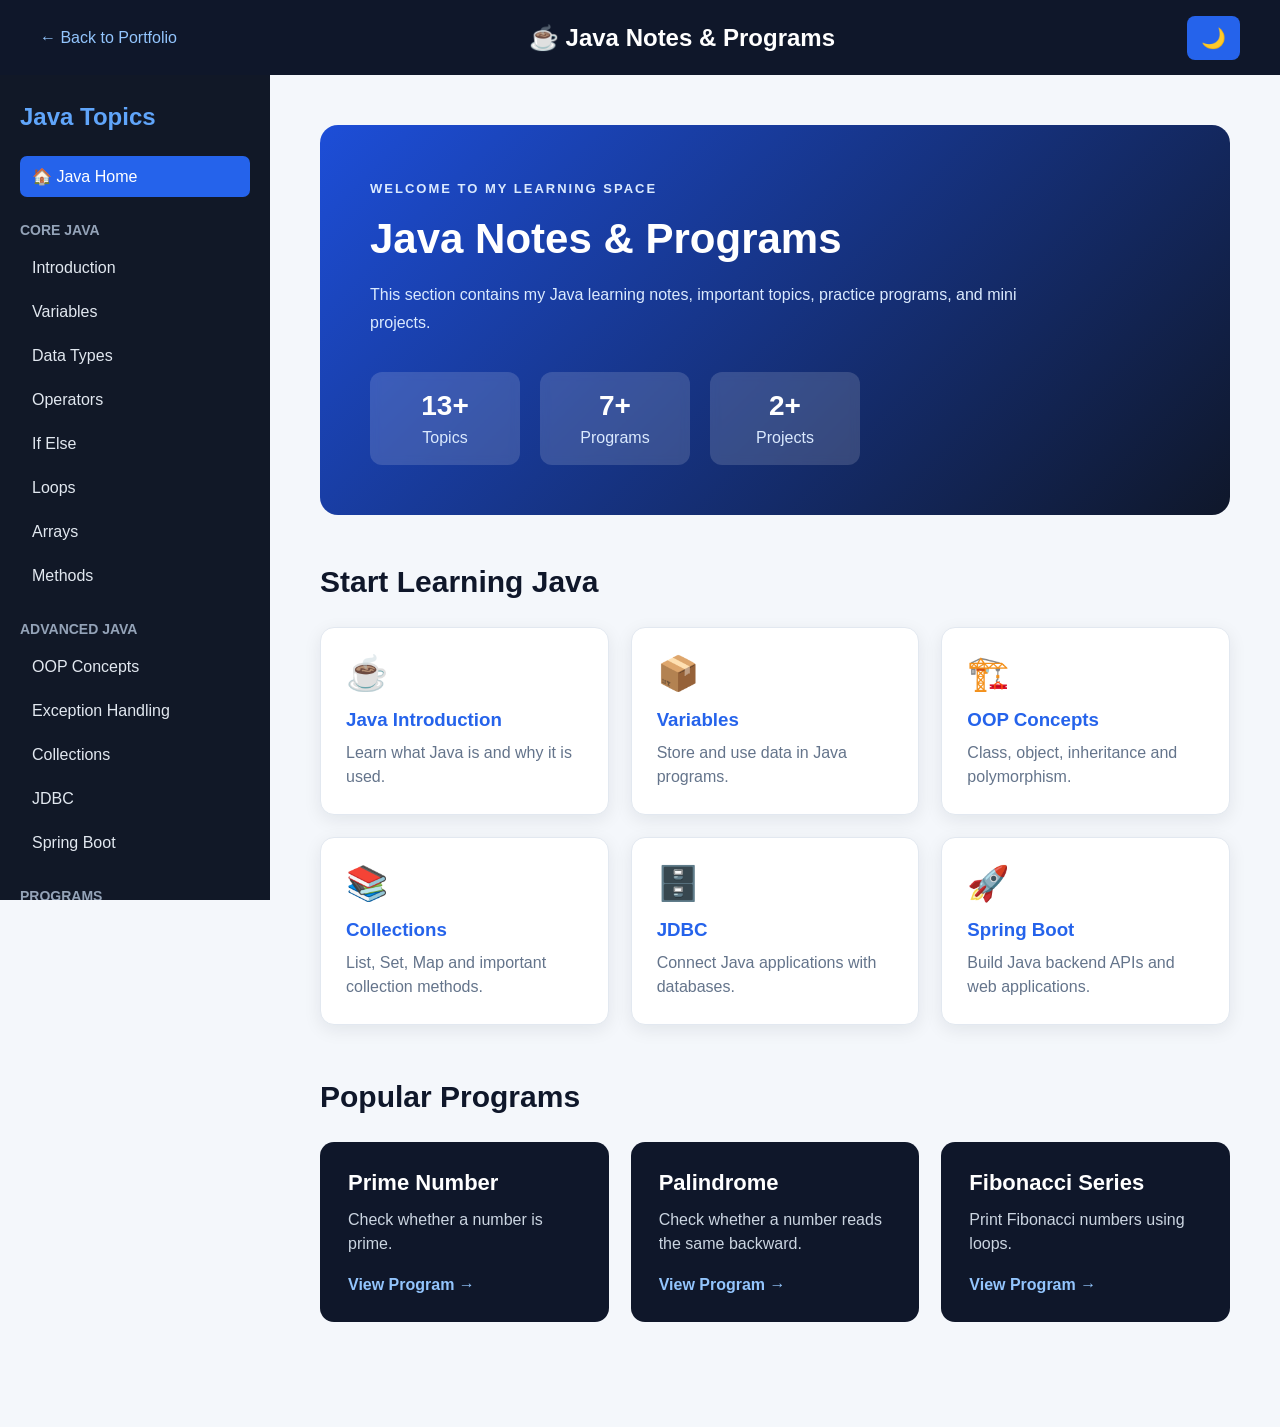
==== Java-Note/index.html @ 85c8c963 "Add java skills note or progam" ====
<!DOCTYPE html>
<html lang="en">

<head>
    <meta charset="UTF-8">
    <meta name="viewport" content="width=device-width, initial-scale=1.0">
    <title>Java Notes | Mithun Behera</title>

    <link rel="stylesheet" href="style.css">
</head>

<body>

    <!-- Top Header -->
    <header class="top-header">
        <a href="../index.html" class="back-link">← Back to Portfolio</a>

        <h1>☕ Java Notes & Programs</h1>

        <button id="theme-btn">🌙</button>
    </header>

    <div class="layout">

        <!-- Left Sidebar -->
        <aside class="sidebar">

            <h2>Java Topics</h2>

            <a href="index.html" class="active">🏠 Java Home</a>

            <h3>Core Java</h3>
            <a href="topics/introduction.html">Introduction</a>
            <a href="topics/variables.html">Variables</a>
            <a href="topics/data-types.html">Data Types</a>
            <a href="topics/operators.html">Operators</a>
            <a href="topics/if-else.html">If Else</a>
            <a href="topics/loops.html">Loops</a>
            <a href="topics/arrays.html">Arrays</a>
            <a href="topics/methods.html">Methods</a>

            <h3>Advanced Java</h3>
            <a href="topics/oops.html">OOP Concepts</a>
            <a href="topics/exception-handling.html">Exception Handling</a>
            <a href="topics/collections.html">Collections</a>
            <a href="topics/jdbc.html">JDBC</a>
            <a href="topics/spring-boot.html">Spring Boot</a>

            <h3>Programs</h3>
            <a href="programs/prime-number.html">Prime Number</a>
            <a href="programs/palindrome.html">Palindrome</a>
            <a href="programs/fibonacci.html">Fibonacci</a>
            <a href="programs/factorial.html">Factorial</a>
            <a href="programs/armstrong.html">Armstrong</a>

        </aside>

        <!-- Main Content -->
        <main class="content">

            <section class="welcome-section">
                <p class="small-title">WELCOME TO MY LEARNING SPACE</p>

                <h2>Java Notes & Programs</h2>

                <p>
                    This section contains my Java learning notes, important topics,
                    practice programs, and mini projects.
                </p>

                <div class="stats">
                    <div class="stat-card">
                        <h3>13+</h3>
                        <p>Topics</p>
                    </div>

                    <div class="stat-card">
                        <h3>7+</h3>
                        <p>Programs</p>
                    </div>

                    <div class="stat-card">
                        <h3>2+</h3>
                        <p>Projects</p>
                    </div>
                </div>
            </section>

            <section class="topic-section">
                <h2>Start Learning Java</h2>

                <div class="topic-grid">

                    <a href="topics/introduction.html" class="topic-card">
                        <span>☕</span>
                        <h3>Java Introduction</h3>
                        <p>Learn what Java is and why it is used.</p>
                    </a>

                    <a href="topics/variables.html" class="topic-card">
                        <span>📦</span>
                        <h3>Variables</h3>
                        <p>Store and use data in Java programs.</p>
                    </a>

                    <a href="topics/oops.html" class="topic-card">
                        <span>🏗️</span>
                        <h3>OOP Concepts</h3>
                        <p>Class, object, inheritance and polymorphism.</p>
                    </a>

                    <a href="topics/collections.html" class="topic-card">
                        <span>📚</span>
                        <h3>Collections</h3>
                        <p>List, Set, Map and important collection methods.</p>
                    </a>

                    <a href="topics/jdbc.html" class="topic-card">
                        <span>🗄️</span>
                        <h3>JDBC</h3>
                        <p>Connect Java applications with databases.</p>
                    </a>

                    <a href="topics/spring-boot.html" class="topic-card">
                        <span>🚀</span>
                        <h3>Spring Boot</h3>
                        <p>Build Java backend APIs and web applications.</p>
                    </a>

                </div>
            </section>

            <section class="program-section">
                <h2>Popular Programs</h2>

                <div class="program-grid">

                    <a href="programs/prime-number.html" class="program-card">
                        <h3>Prime Number</h3>
                        <p>Check whether a number is prime.</p>
                        <span>View Program →</span>
                    </a>

                    <a href="programs/palindrome.html" class="program-card">
                        <h3>Palindrome</h3>
                        <p>Check whether a number reads the same backward.</p>
                        <span>View Program →</span>
                    </a>

                    <a href="programs/fibonacci.html" class="program-card">
                        <h3>Fibonacci Series</h3>
                        <p>Print Fibonacci numbers using loops.</p>
                        <span>View Program →</span>
                    </a>

                </div>
            </section>

        </main>
    </div>

    <script src="java-script.js"></script>
</body>

</html>
---- Java-Note/style.css ----
/* ---------- Reset ---------- */
* {
    margin: 0;
    padding: 0;
    box-sizing: border-box;
}

html {
    scroll-behavior: smooth;
}

body {
    font-family: Arial, Helvetica, sans-serif;
    background: #f4f7fb;
    color: #1e293b;
}

/* ---------- Top Header ---------- */
.top-header {
    height: 75px;
    background: #0f172a;
    color: white;

    display: flex;
    align-items: center;
    justify-content: space-between;

    padding: 0 40px;
    position: sticky;
    top: 0;
    z-index: 1000;
}

.top-header h1 {
    font-size: 24px;
}

.back-link {
    color: #93c5fd;
    text-decoration: none;
    font-size: 16px;
}

.back-link:hover {
    color: white;
}

#theme-btn {
    border: none;
    background: #2563eb;
    color: white;
    font-size: 20px;
    padding: 10px 14px;
    border-radius: 8px;
    cursor: pointer;
}

#theme-btn:hover {
    background: #1d4ed8;
}

/* ---------- Main Layout ---------- */
.layout {
    display: flex;
    min-height: calc(100vh - 75px);
}

/* ---------- Sidebar ---------- */
.sidebar {
    width: 270px;
    background: #111827;
    color: white;
    padding: 28px 20px;

    position: sticky;
    top: 75px;
    height: calc(100vh - 75px);
    overflow-y: auto;
}

.sidebar h2 {
    font-size: 24px;
    margin-bottom: 25px;
    color: #60a5fa;
}

.sidebar h3 {
    color: #94a3b8;
    font-size: 14px;
    text-transform: uppercase;
    margin: 25px 0 10px;
}

.sidebar a {
    display: block;
    color: #e2e8f0;
    text-decoration: none;
    padding: 11px 12px;
    border-radius: 7px;
    margin: 4px 0;
    transition: 0.3s;
}

.sidebar a:hover,
.sidebar a.active {
    background: #2563eb;
    color: white;
}

/* ---------- Content ---------- */
.content {
    flex: 1;
    padding: 50px;
    max-width: 1400px;
}

/* ---------- Welcome Section ---------- */
.welcome-section {
    background: linear-gradient(135deg, #1d4ed8, #0f172a);
    color: white;
    border-radius: 18px;
    padding: 50px;
    margin-bottom: 50px;
}

.small-title {
    color: #bfdbfe;
    font-size: 13px;
    letter-spacing: 2px;
    font-weight: bold;
    margin-bottom: 12px;
}

.welcome-section h2 {
    font-size: 42px;
    margin-bottom: 18px;
}

.welcome-section > p {
    max-width: 700px;
    line-height: 28px;
    color: #dbeafe;
}

/* ---------- Stats ---------- */
.stats {
    display: flex;
    gap: 20px;
    margin-top: 35px;
    flex-wrap: wrap;
}

.stat-card {
    min-width: 150px;
    background: rgba(255, 255, 255, 0.15);
    padding: 18px;
    border-radius: 12px;
    text-align: center;
    backdrop-filter: blur(5px);
}

.stat-card h3 {
    font-size: 28px;
    margin-bottom: 7px;
}

.stat-card p {
    color: #dbeafe;
}

/* ---------- Topic Section ---------- */
.topic-section,
.program-section {
    margin-bottom: 55px;
}

.topic-section h2,
.program-section h2 {
    font-size: 30px;
    margin-bottom: 28px;
    color: #0f172a;
}

.topic-grid {
    display: grid;
    grid-template-columns: repeat(auto-fit, minmax(230px, 1fr));
    gap: 22px;
}

.topic-card {
    background: white;
    border-radius: 14px;
    padding: 25px;
    text-decoration: none;
    color: #1e293b;
    box-shadow: 0 5px 18px rgba(15, 23, 42, 0.08);
    border: 1px solid #e2e8f0;
    transition: 0.3s;
}

.topic-card:hover {
    transform: translateY(-8px);
    border-color: #2563eb;
    box-shadow: 0 12px 25px rgba(37, 99, 235, 0.2);
}

.topic-card span {
    font-size: 34px;
}

.topic-card h3 {
    margin: 16px 0 10px;
    color: #2563eb;
}

.topic-card p {
    color: #64748b;
    line-height: 24px;
}

/* ---------- Program Cards ---------- */
.program-grid {
    display: grid;
    grid-template-columns: repeat(auto-fit, minmax(260px, 1fr));
    gap: 22px;
}

.program-card {
    background: #0f172a;
    color: white;
    padding: 28px;
    border-radius: 14px;
    text-decoration: none;
    transition: 0.3s;
}

.program-card:hover {
    background: #1d4ed8;
    transform: translateY(-7px);
}

.program-card h3 {
    font-size: 22px;
    margin-bottom: 12px;
}

.program-card p {
    color: #cbd5e1;
    line-height: 24px;
    margin-bottom: 20px;
}

.program-card span {
    color: #93c5fd;
    font-weight: bold;
}

/* ---------- Dark Mode ---------- */
body.dark-mode {
    background: #020617;
    color: #e2e8f0;
}

body.dark-mode .content {
    background: #020617;
}

body.dark-mode .topic-section h2,
body.dark-mode .program-section h2 {
    color: white;
}

body.dark-mode .topic-card {
    background: #111827;
    border-color: #334155;
    color: white;
}

body.dark-mode .topic-card p {
    color: #cbd5e1;
}

/* ---------- Mobile ---------- */
@media (max-width: 850px) {

    .top-header {
        padding: 0 18px;
    }

    .top-header h1 {
        font-size: 18px;
    }

    .back-link {
        font-size: 13px;
    }

    .layout {
        flex-direction: column;
    }

    .sidebar {
        width: 100%;
        height: auto;
        position: static;
        padding: 20px;
    }

    .sidebar h2,
    .sidebar h3 {
        text-align: center;
    }

    .sidebar a {
        text-align: center;
    }

    .content {
        padding: 25px 18px;
    }

    .welcome-section {
        padding: 30px 22px;
    }

    .welcome-section h2 {
        font-size: 30px;
    }

    .stats {
        justify-content: center;
    }

    .stat-card {
        flex: 1;
        min-width: 110px;
    }
}
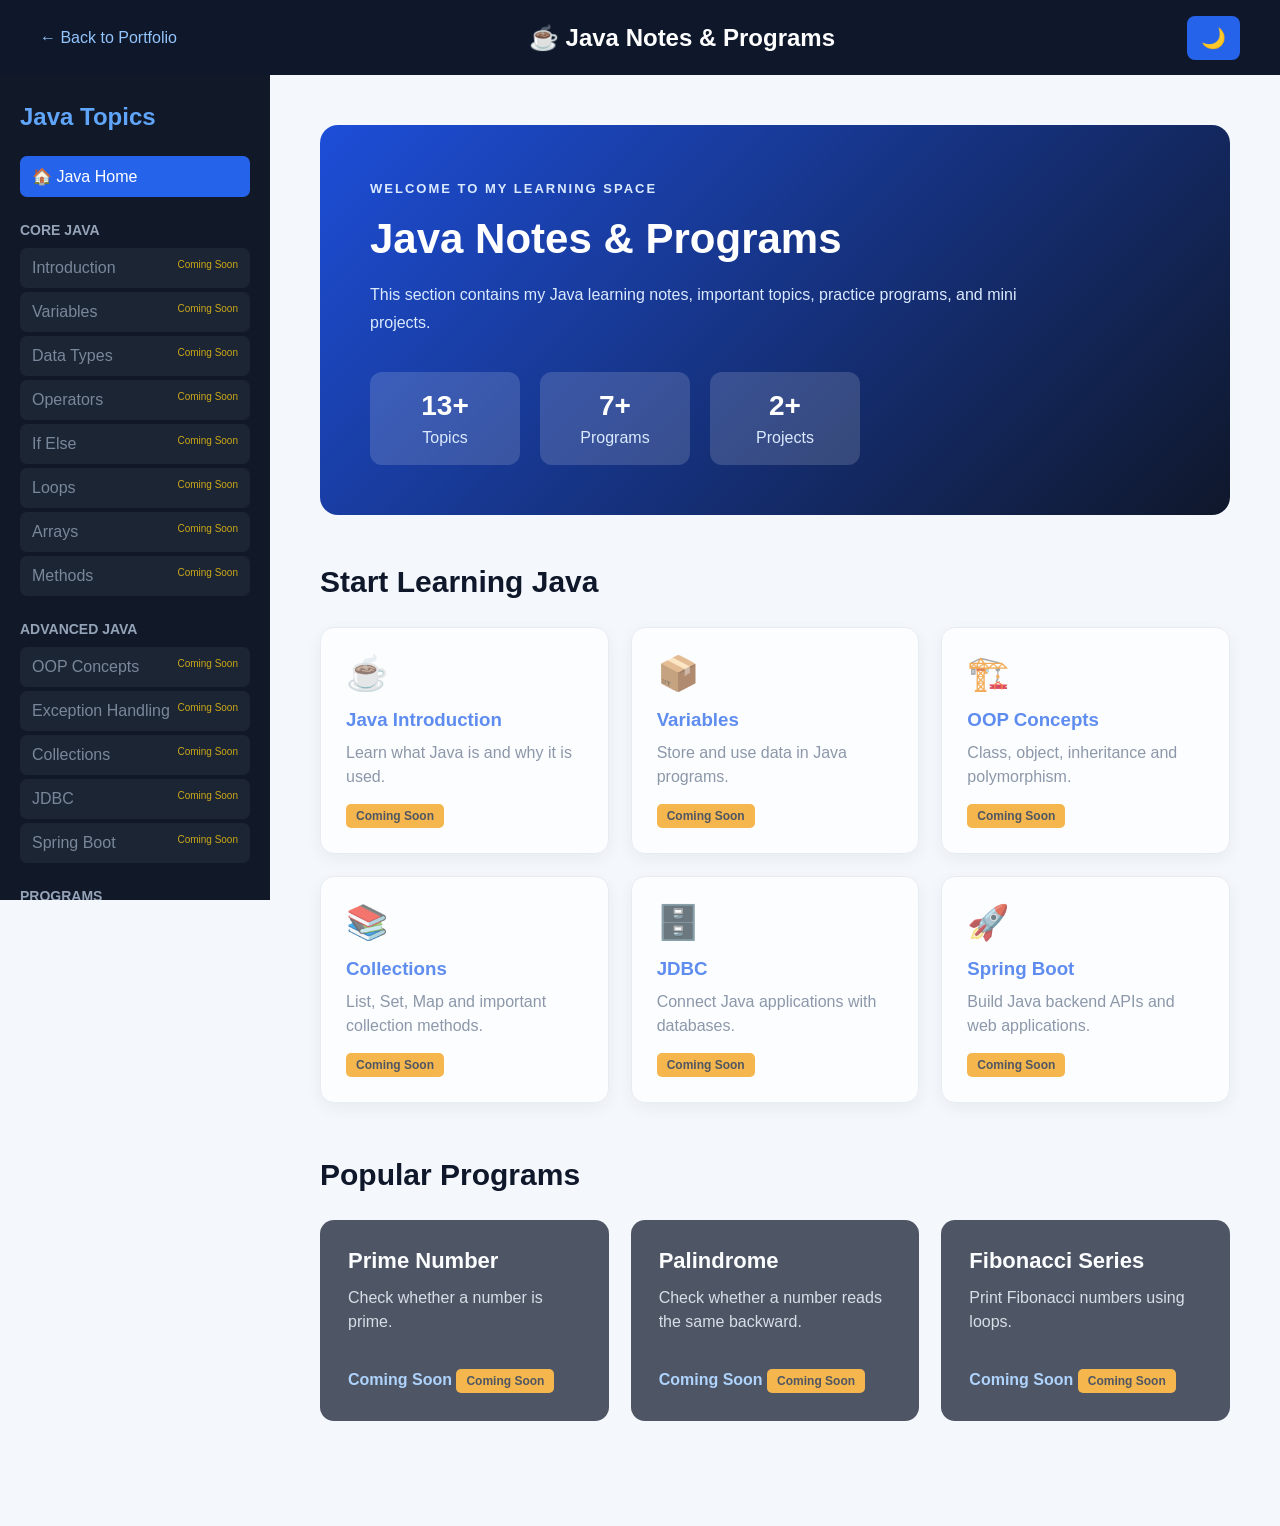
==== commit 58260c0c: "some change" ====
--- a/Java-Note/index.html
+++ b/Java-Note/index.html
@@ -11,7 +11,6 @@
 
 <body>
 
-    <!-- Top Header -->
     <header class="top-header">
         <a href="../index.html" class="back-link">← Back to Portfolio</a>
 
@@ -22,7 +21,6 @@
 
     <div class="layout">
 
-        <!-- Left Sidebar -->
         <aside class="sidebar">
 
             <h2>Java Topics</h2>
@@ -30,32 +28,34 @@
             <a href="index.html" class="active">🏠 Java Home</a>
 
             <h3>Core Java</h3>
-            <a href="topics/introduction.html">Introduction</a>
-            <a href="topics/variables.html">Variables</a>
-            <a href="topics/data-types.html">Data Types</a>
-            <a href="topics/operators.html">Operators</a>
-            <a href="topics/if-else.html">If Else</a>
-            <a href="topics/loops.html">Loops</a>
-            <a href="topics/arrays.html">Arrays</a>
-            <a href="topics/methods.html">Methods</a>
+
+            <span class="coming-soon">Introduction <small>Coming Soon</small></span>
+            <span class="coming-soon">Variables <small>Coming Soon</small></span>
+            <span class="coming-soon">Data Types <small>Coming Soon</small></span>
+            <span class="coming-soon">Operators <small>Coming Soon</small></span>
+            <span class="coming-soon">If Else <small>Coming Soon</small></span>
+            <span class="coming-soon">Loops <small>Coming Soon</small></span>
+            <span class="coming-soon">Arrays <small>Coming Soon</small></span>
+            <span class="coming-soon">Methods <small>Coming Soon</small></span>
 
             <h3>Advanced Java</h3>
-            <a href="topics/oops.html">OOP Concepts</a>
-            <a href="topics/exception-handling.html">Exception Handling</a>
-            <a href="topics/collections.html">Collections</a>
-            <a href="topics/jdbc.html">JDBC</a>
-            <a href="topics/spring-boot.html">Spring Boot</a>
+
+            <span class="coming-soon">OOP Concepts <small>Coming Soon</small></span>
+            <span class="coming-soon">Exception Handling <small>Coming Soon</small></span>
+            <span class="coming-soon">Collections <small>Coming Soon</small></span>
+            <span class="coming-soon">JDBC <small>Coming Soon</small></span>
+            <span class="coming-soon">Spring Boot <small>Coming Soon</small></span>
 
             <h3>Programs</h3>
-            <a href="programs/prime-number.html">Prime Number</a>
-            <a href="programs/palindrome.html">Palindrome</a>
-            <a href="programs/fibonacci.html">Fibonacci</a>
-            <a href="programs/factorial.html">Factorial</a>
-            <a href="programs/armstrong.html">Armstrong</a>
+
+            <span class="coming-soon">Prime Number <small>Coming Soon</small></span>
+            <span class="coming-soon">Palindrome <small>Coming Soon</small></span>
+            <span class="coming-soon">Fibonacci <small>Coming Soon</small></span>
+            <span class="coming-soon">Factorial <small>Coming Soon</small></span>
+            <span class="coming-soon">Armstrong <small>Coming Soon</small></span>
 
         </aside>
 
-        <!-- Main Content -->
         <main class="content">
 
             <section class="welcome-section">
@@ -91,41 +91,41 @@
 
                 <div class="topic-grid">
 
-                    <a href="topics/introduction.html" class="topic-card">
+                    <div class="topic-card coming-soon-card">
                         <span>☕</span>
                         <h3>Java Introduction</h3>
                         <p>Learn what Java is and why it is used.</p>
-                    </a>
+                    </div>
 
-                    <a href="topics/variables.html" class="topic-card">
+                    <div class="topic-card coming-soon-card">
                         <span>📦</span>
                         <h3>Variables</h3>
                         <p>Store and use data in Java programs.</p>
-                    </a>
+                    </div>
 
-                    <a href="topics/oops.html" class="topic-card">
+                    <div class="topic-card coming-soon-card">
                         <span>🏗️</span>
                         <h3>OOP Concepts</h3>
                         <p>Class, object, inheritance and polymorphism.</p>
-                    </a>
+                    </div>
 
-                    <a href="topics/collections.html" class="topic-card">
+                    <div class="topic-card coming-soon-card">
                         <span>📚</span>
                         <h3>Collections</h3>
                         <p>List, Set, Map and important collection methods.</p>
-                    </a>
+                    </div>
 
-                    <a href="topics/jdbc.html" class="topic-card">
+                    <div class="topic-card coming-soon-card">
                         <span>🗄️</span>
                         <h3>JDBC</h3>
                         <p>Connect Java applications with databases.</p>
-                    </a>
+                    </div>
 
-                    <a href="topics/spring-boot.html" class="topic-card">
+                    <div class="topic-card coming-soon-card">
                         <span>🚀</span>
                         <h3>Spring Boot</h3>
                         <p>Build Java backend APIs and web applications.</p>
-                    </a>
+                    </div>
 
                 </div>
             </section>
@@ -135,23 +135,23 @@
 
                 <div class="program-grid">
 
-                    <a href="programs/prime-number.html" class="program-card">
+                    <div class="program-card coming-soon-card">
                         <h3>Prime Number</h3>
                         <p>Check whether a number is prime.</p>
-                        <span>View Program →</span>
-                    </a>
+                        <span>Coming Soon</span>
+                    </div>
 
-                    <a href="programs/palindrome.html" class="program-card">
+                    <div class="program-card coming-soon-card">
                         <h3>Palindrome</h3>
                         <p>Check whether a number reads the same backward.</p>
-                        <span>View Program →</span>
-                    </a>
+                        <span>Coming Soon</span>
+                    </div>
 
-                    <a href="programs/fibonacci.html" class="program-card">
+                    <div class="program-card coming-soon-card">
                         <h3>Fibonacci Series</h3>
                         <p>Print Fibonacci numbers using loops.</p>
-                        <span>View Program →</span>
-                    </a>
+                        <span>Coming Soon</span>
+                    </div>
 
                 </div>
             </section>
@@ -159,7 +159,7 @@
         </main>
     </div>
 
-    <script src="java-script.js"></script>
+    <script src="javaScript.js"></script>
 </body>
 
 </html>
--- a/Java-Note/style.css
+++ b/Java-Note/style.css
@@ -20,11 +20,9 @@
     height: 75px;
     background: #0f172a;
     color: white;
-
     display: flex;
     align-items: center;
     justify-content: space-between;
-
     padding: 0 40px;
     position: sticky;
     top: 0;
@@ -71,7 +69,6 @@
     background: #111827;
     color: white;
     padding: 28px 20px;
-
     position: sticky;
     top: 75px;
     height: calc(100vh - 75px);
@@ -98,13 +95,30 @@
     padding: 11px 12px;
     border-radius: 7px;
     margin: 4px 0;
-    transition: 0.3s;
 }
 
 .sidebar a:hover,
 .sidebar a.active {
     background: #2563eb;
     color: white;
+}
+
+/* ---------- Coming Soon Sidebar Items ---------- */
+.sidebar .coming-soon {
+    display: block;
+    padding: 11px 12px;
+    margin: 4px 0;
+    border-radius: 7px;
+    color: #94a3b8;
+    background: #1f2937;
+    cursor: not-allowed;
+    opacity: 0.8;
+}
+
+.sidebar .coming-soon small {
+    float: right;
+    font-size: 10px;
+    color: #facc15;
 }
 
 /* ---------- Content ---------- */
@@ -156,7 +170,6 @@
     padding: 18px;
     border-radius: 12px;
     text-align: center;
-    backdrop-filter: blur(5px);
 }
 
 .stat-card h3 {
@@ -168,7 +181,7 @@
     color: #dbeafe;
 }
 
-/* ---------- Topic Section ---------- */
+/* ---------- Topic and Program Sections ---------- */
 .topic-section,
 .program-section {
     margin-bottom: 55px;
@@ -181,6 +194,7 @@
     color: #0f172a;
 }
 
+/* ---------- Topic Cards ---------- */
 .topic-grid {
     display: grid;
     grid-template-columns: repeat(auto-fit, minmax(230px, 1fr));
@@ -191,20 +205,12 @@
     background: white;
     border-radius: 14px;
     padding: 25px;
-    text-decoration: none;
     color: #1e293b;
     box-shadow: 0 5px 18px rgba(15, 23, 42, 0.08);
     border: 1px solid #e2e8f0;
-    transition: 0.3s;
-}
-
-.topic-card:hover {
-    transform: translateY(-8px);
-    border-color: #2563eb;
-    box-shadow: 0 12px 25px rgba(37, 99, 235, 0.2);
-}
-
-.topic-card span {
+}
+
+.topic-card > span {
     font-size: 34px;
 }
 
@@ -230,13 +236,6 @@
     color: white;
     padding: 28px;
     border-radius: 14px;
-    text-decoration: none;
-    transition: 0.3s;
-}
-
-.program-card:hover {
-    background: #1d4ed8;
-    transform: translateY(-7px);
 }
 
 .program-card h3 {
@@ -250,8 +249,27 @@
     margin-bottom: 20px;
 }
 
-.program-card span {
+.program-card > span {
     color: #93c5fd;
+    font-weight: bold;
+}
+
+/* ---------- Coming Soon Cards ---------- */
+.coming-soon-card {
+    opacity: 0.72;
+    cursor: not-allowed;
+    position: relative;
+}
+
+.coming-soon-card::after {
+    content: "Coming Soon";
+    display: inline-block;
+    margin-top: 15px;
+    padding: 5px 10px;
+    border-radius: 5px;
+    background: #f59e0b;
+    color: #111827;
+    font-size: 12px;
     font-weight: bold;
 }
 
@@ -282,7 +300,6 @@
 
 /* ---------- Mobile ---------- */
 @media (max-width: 850px) {
-
     .top-header {
         padding: 0 18px;
     }
@@ -311,8 +328,14 @@
         text-align: center;
     }
 
-    .sidebar a {
+    .sidebar a,
+    .sidebar .coming-soon {
         text-align: center;
+    }
+
+    .sidebar .coming-soon small {
+        float: none;
+        margin-left: 8px;
     }
 
     .content {
